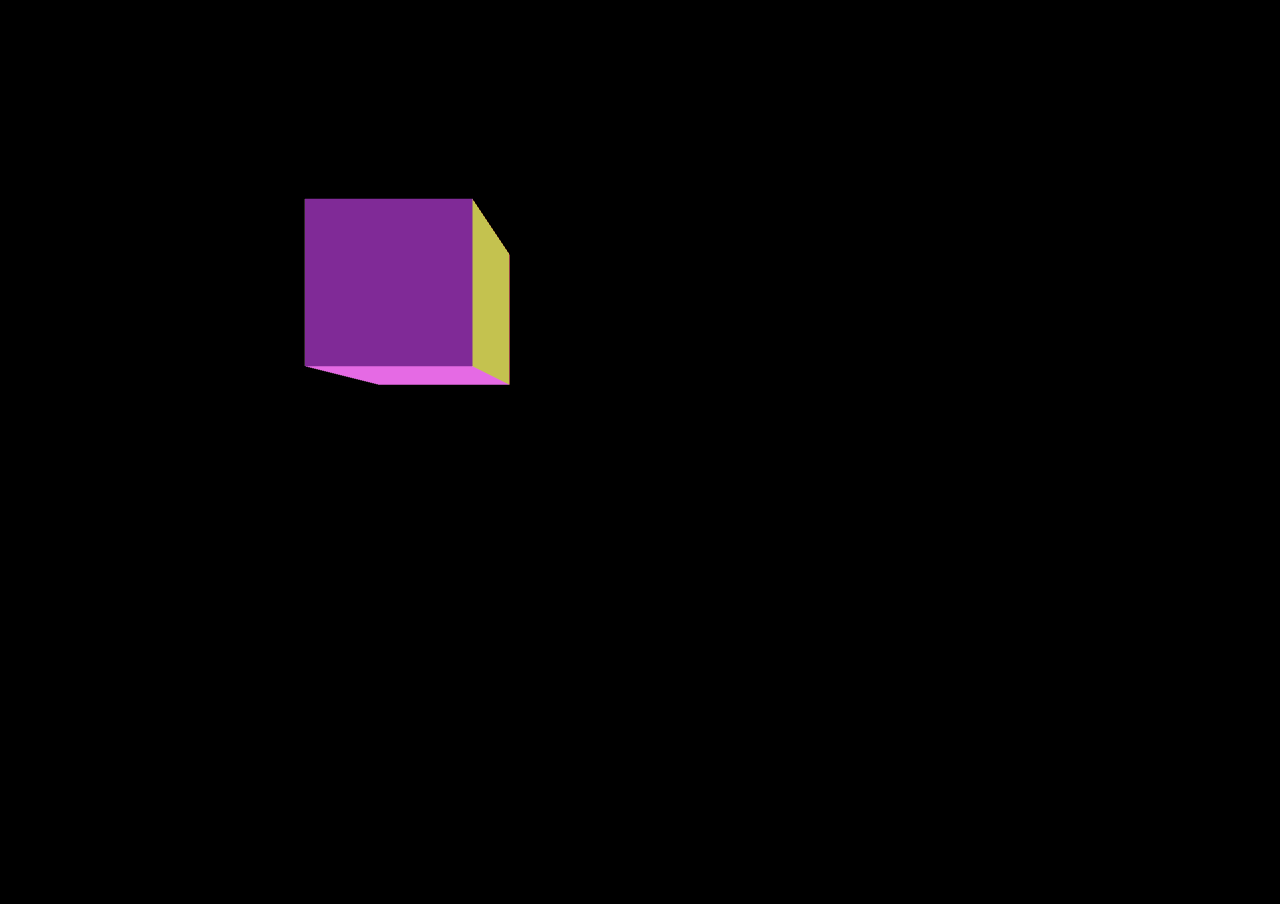
==== index.html @ 09b1e9fe "reconfigure file system" ====
<!DOCTYPE html>
<html lang="en">
<head>
  <meta charset="UTF-8">
  <meta http-equiv="X-UA-Compatible" content="IE=edge">
  <meta name="viewport" content="width=device-width, initial-scale=1.0">
  <title>Document</title>

  <link rel="stylesheet" type="text/css" media="screen" href="main.css" />
  <script src="js/lib/gl-matrix-min.js" defer></script>
  <script src="js/main.js" defer></script>
</head>
<body>
  <canvas id="main-canvas"></canvas>
  <script>
    const _c = document.getElementById("main-canvas");
    _c.width = window.innerWidth;
    _c.height = window.innerHeight;
</script>
</body>
</html>
---- main.css ----
body {
  margin: 0;
  background-color: black;
}

canvas {
  /* border: 1px solid black; */
  width: 100%;
  height: 100%;
}
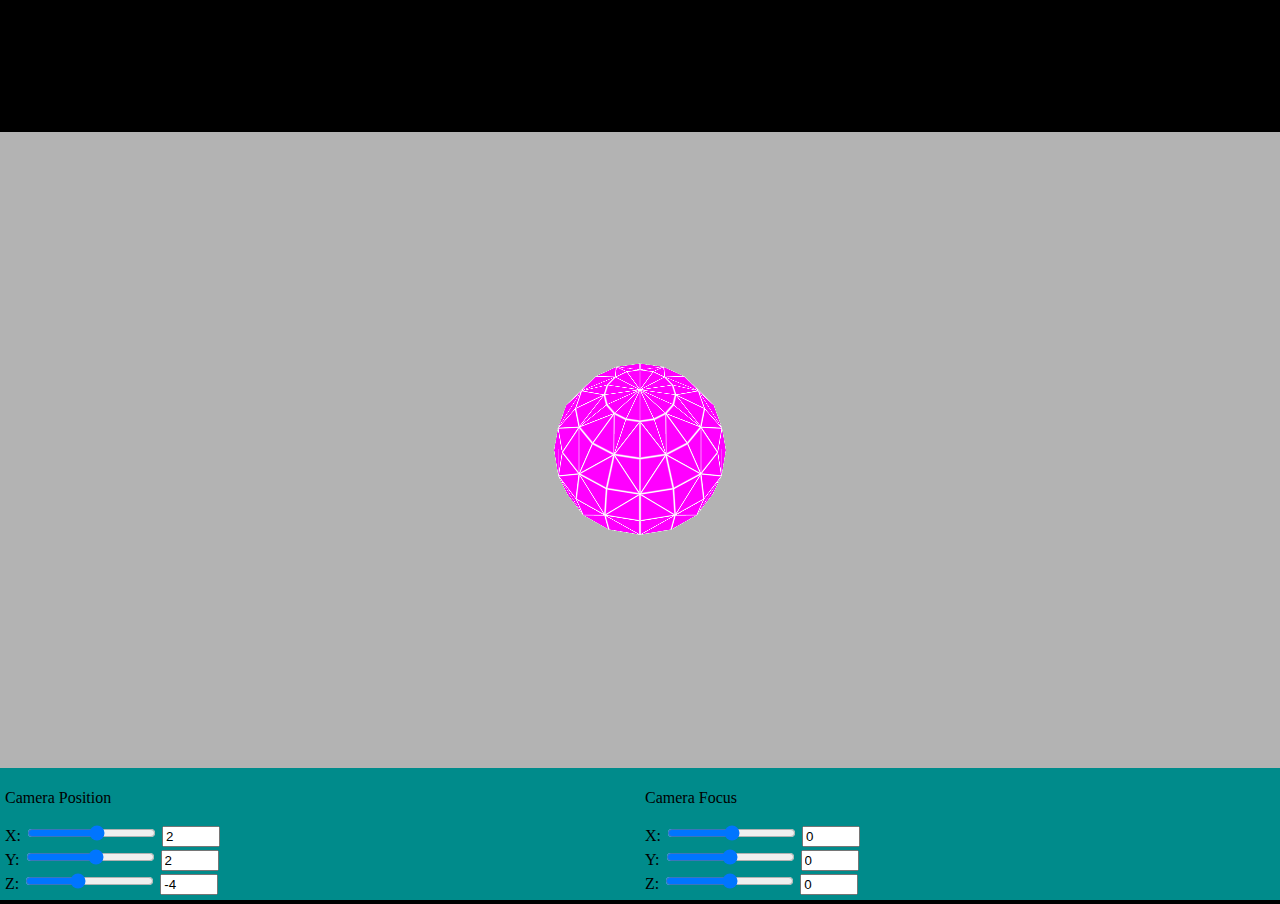
==== commit 93d3666a: "this now functions like the starter code in cs452" ====
--- a/index.html
+++ b/index.html
@@ -8,9 +8,52 @@
 
   <link rel="stylesheet" type="text/css" media="screen" href="main.css" />
   <script src="js/lib/gl-matrix-min.js" defer></script>
+  <script src="js/lib/helpers.js" defer></script>
+  <script src="js/shader.js" defer></script>
+  <script src="js/drawable.js" defer></script>
+  <script src="js/object-loader.js" defer></script>
+  <script src="js/vertex-data.js" defer></script>
   <script src="js/main.js" defer></script>
 </head>
 <body>
+  <div class="control-container">
+    <div class="cam_pos_sliders" style="float: left; width: 50%;">
+      <p>Camera Position</p>
+      <div>
+        <label for="camX">X:</label>
+        <input type="range" min="-20" max="20" value="2" step="0.1" class="slider" id="camX">
+        <input id="camXVal" name="camXVal" value="2" style="width: 50px;">
+      </div>
+      <div>
+        <label for="camY">Y:</label>
+        <input type="range" min="-20" max="20" value="2" step="0.1" class="slider" id="camY">
+        <input id="camYVal" name="camYVal" value="2" style="width: 50px;">
+      </div>
+      <div>
+        <label for="camZ">Z:</label>
+        <input type="range" min="-20" max="20" value="-4" step="0.1" class="slider" id="camZ">
+        <input id="camZVal" name="camZVal" value="-4" style="width: 50px;">
+      </div>
+    </div>
+    <div class="cam_look_sliders" style="float: right; width: 50%;">
+      <p>Camera Focus</p>
+      <div>
+        <label for="lookX">X:</label>
+        <input type="range" min="-20" max="20" value="0" step="0.1" class="slider" id="lookX">
+        <input id="lookXVal" name="lookXVal" value="0" style="width: 50px;">
+      </div>
+      <div>
+        <label for="lookY">Y:</label>
+        <input type="range" min="-20" max="20" value="0" step="0.1" class="slider" id="lookY">
+        <input id="lookYVal" name="lookYVal" value="0" style="width: 50px;">
+      </div>
+      <div>
+        <label for="lookZs">Z:</label>
+        <input type="range" min="-20" max="20" value="0" step="0.1" class="slider" id="lookZ">
+        <input id="lookZVal" name="lookZVal" value="0" style="width: 50px;">
+      </div>
+    </div>
+  </div>
   <canvas id="main-canvas"></canvas>
   <script>
     const _c = document.getElementById("main-canvas");
--- a/main.css
+++ b/main.css
@@ -1,10 +1,19 @@
 body {
   margin: 0;
+  padding: 0;
   background-color: black;
 }
 
 canvas {
   /* border: 1px solid black; */
+  width: 100vw;
+  height: 100vh;
+}
+
+.control-container {
+  position: absolute;
+  bottom: 0;
+  background-color: darkcyan;
   width: 100%;
-  height: 100%;
+  padding: 5px;
 }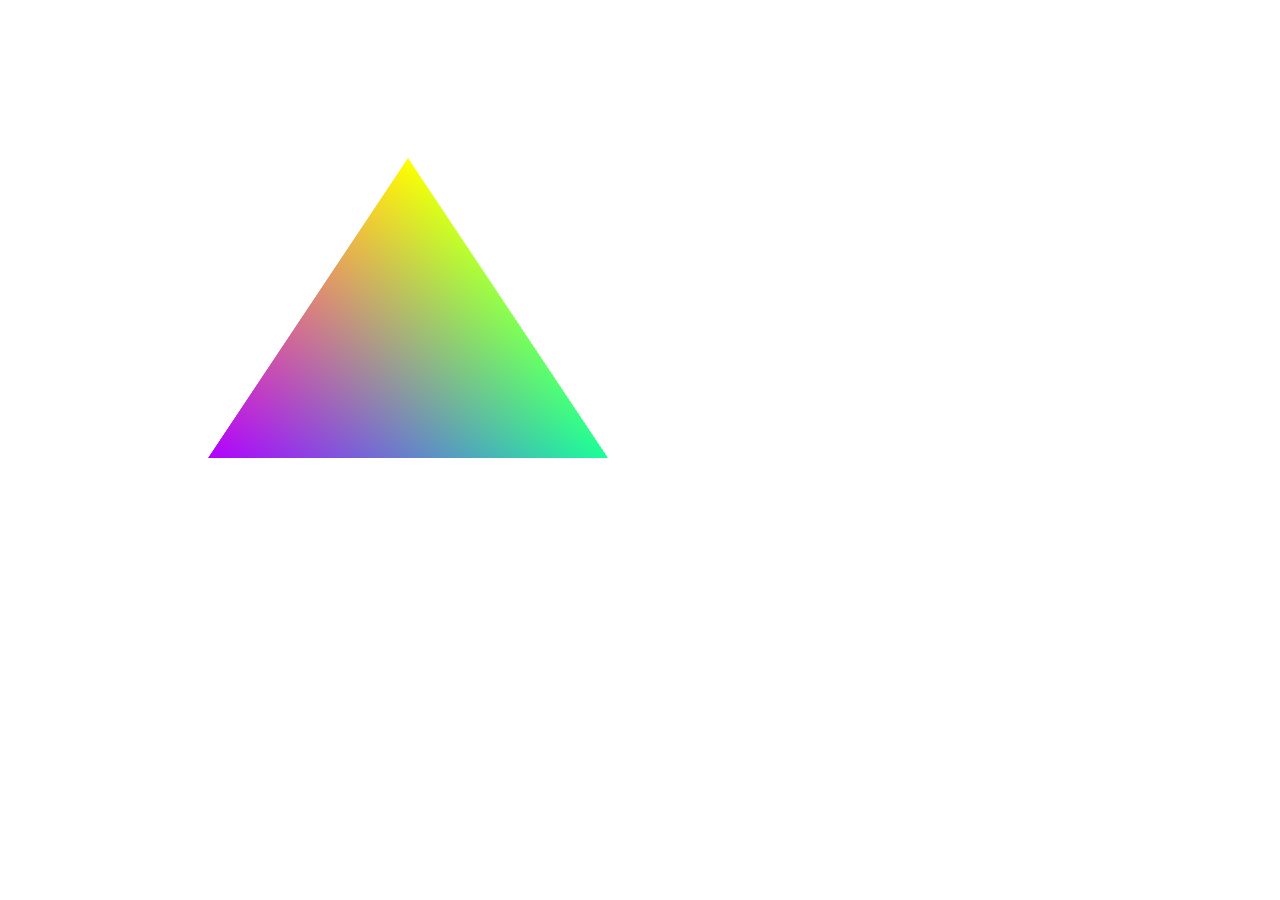
==== commit 2eac5d0c: "first video in indigo series" ====
--- a/index.html
+++ b/index.html
@@ -1,64 +1,18 @@
 <!DOCTYPE html>
 <html lang="en">
-<head>
-  <meta charset="UTF-8">
-  <meta http-equiv="X-UA-Compatible" content="IE=edge">
-  <meta name="viewport" content="width=device-width, initial-scale=1.0">
-  <title>Document</title>
+  <head>
+    <meta charset="UTF-8">
+    <meta http-equiv="X-UA-Compatible" content="IE=edge">
+    <meta name="viewport" content="width=device-width, initial-scale=1.0">
+    <title>Document</title>
 
-  <link rel="stylesheet" type="text/css" media="screen" href="main.css" />
-  <script src="js/lib/gl-matrix-min.js" defer></script>
-  <script src="js/lib/helpers.js" defer></script>
-  <script src="js/shader.js" defer></script>
-  <script src="js/drawable.js" defer></script>
-  <script src="js/object-loader.js" defer></script>
-  <script src="js/vertex-data.js" defer></script>
-  <script src="js/main.js" defer></script>
-</head>
-<body>
-  <div class="control-container">
-    <div class="cam_pos_sliders" style="float: left; width: 50%;">
-      <p>Camera Position</p>
-      <div>
-        <label for="camX">X:</label>
-        <input type="range" min="-20" max="20" value="2" step="0.1" class="slider" id="camX">
-        <input id="camXVal" name="camXVal" value="2" style="width: 50px;">
-      </div>
-      <div>
-        <label for="camY">Y:</label>
-        <input type="range" min="-20" max="20" value="2" step="0.1" class="slider" id="camY">
-        <input id="camYVal" name="camYVal" value="2" style="width: 50px;">
-      </div>
-      <div>
-        <label for="camZ">Z:</label>
-        <input type="range" min="-20" max="20" value="-4" step="0.1" class="slider" id="camZ">
-        <input id="camZVal" name="camZVal" value="-4" style="width: 50px;">
-      </div>
-    </div>
-    <div class="cam_look_sliders" style="float: right; width: 50%;">
-      <p>Camera Focus</p>
-      <div>
-        <label for="lookX">X:</label>
-        <input type="range" min="-20" max="20" value="0" step="0.1" class="slider" id="lookX">
-        <input id="lookXVal" name="lookXVal" value="0" style="width: 50px;">
-      </div>
-      <div>
-        <label for="lookY">Y:</label>
-        <input type="range" min="-20" max="20" value="0" step="0.1" class="slider" id="lookY">
-        <input id="lookYVal" name="lookYVal" value="0" style="width: 50px;">
-      </div>
-      <div>
-        <label for="lookZs">Z:</label>
-        <input type="range" min="-20" max="20" value="0" step="0.1" class="slider" id="lookZ">
-        <input id="lookZVal" name="lookZVal" value="0" style="width: 50px;">
-      </div>
-    </div>
-  </div>
-  <canvas id="main-canvas"></canvas>
-  <script>
-    const _c = document.getElementById("main-canvas");
-    _c.width = window.innerWidth;
-    _c.height = window.innerHeight;
-</script>
-</body>
+    <script type="text/javascript" src="js/main.js" defer></script>
+    <script type="text/javascript" src="js/lib/helpers.js" defer></script>
+    
+  </head>
+  <body onload="InitDemo();">
+    <canvas id="main-canvas" width="800" height="600">
+      Does not support HTML5
+    </canvas>
+  </body>
 </html>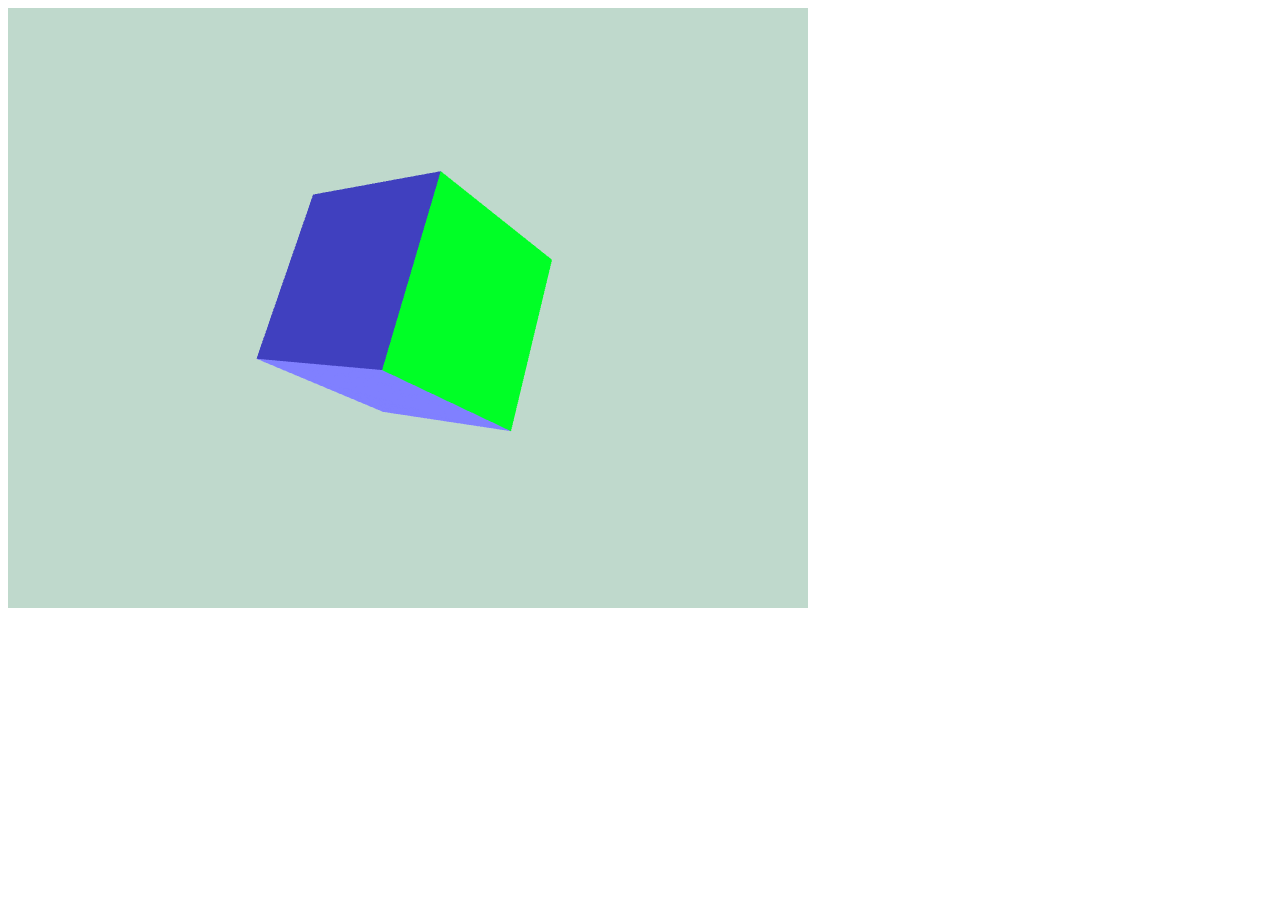
==== commit 193e1e12: "rotating cube" ====
--- a/index.html
+++ b/index.html
@@ -4,15 +4,22 @@
     <meta charset="UTF-8">
     <meta http-equiv="X-UA-Compatible" content="IE=edge">
     <meta name="viewport" content="width=device-width, initial-scale=1.0">
-    <title>Document</title>
+    <title>WebGL</title>
 
+    <!-- <link rel="stylesheet" type="text/css" media="screen" href="main.css" /> -->
     <script type="text/javascript" src="js/main.js" defer></script>
     <script type="text/javascript" src="js/lib/helpers.js" defer></script>
+    <script type="text/javascript" src="js/lib/gl-matrix-min.js" defer></script>
     
   </head>
   <body onload="InitDemo();">
     <canvas id="main-canvas" width="800" height="600">
       Does not support HTML5
     </canvas>
+    <!-- <script>
+      const _c = document.getElementById("main-canvas");
+      _c.width = window.innerWidth;
+      _c.height = window.innerHeight;
+    </script> -->
   </body>
 </html>--- a/main.css
+++ b/main.css
@@ -0,0 +1,10 @@
+body {
+  margin: 0;
+  background-color: black;
+}
+
+canvas {
+  /* border: 1px solid black; */
+  width: 90%;
+  height: 90%;
+}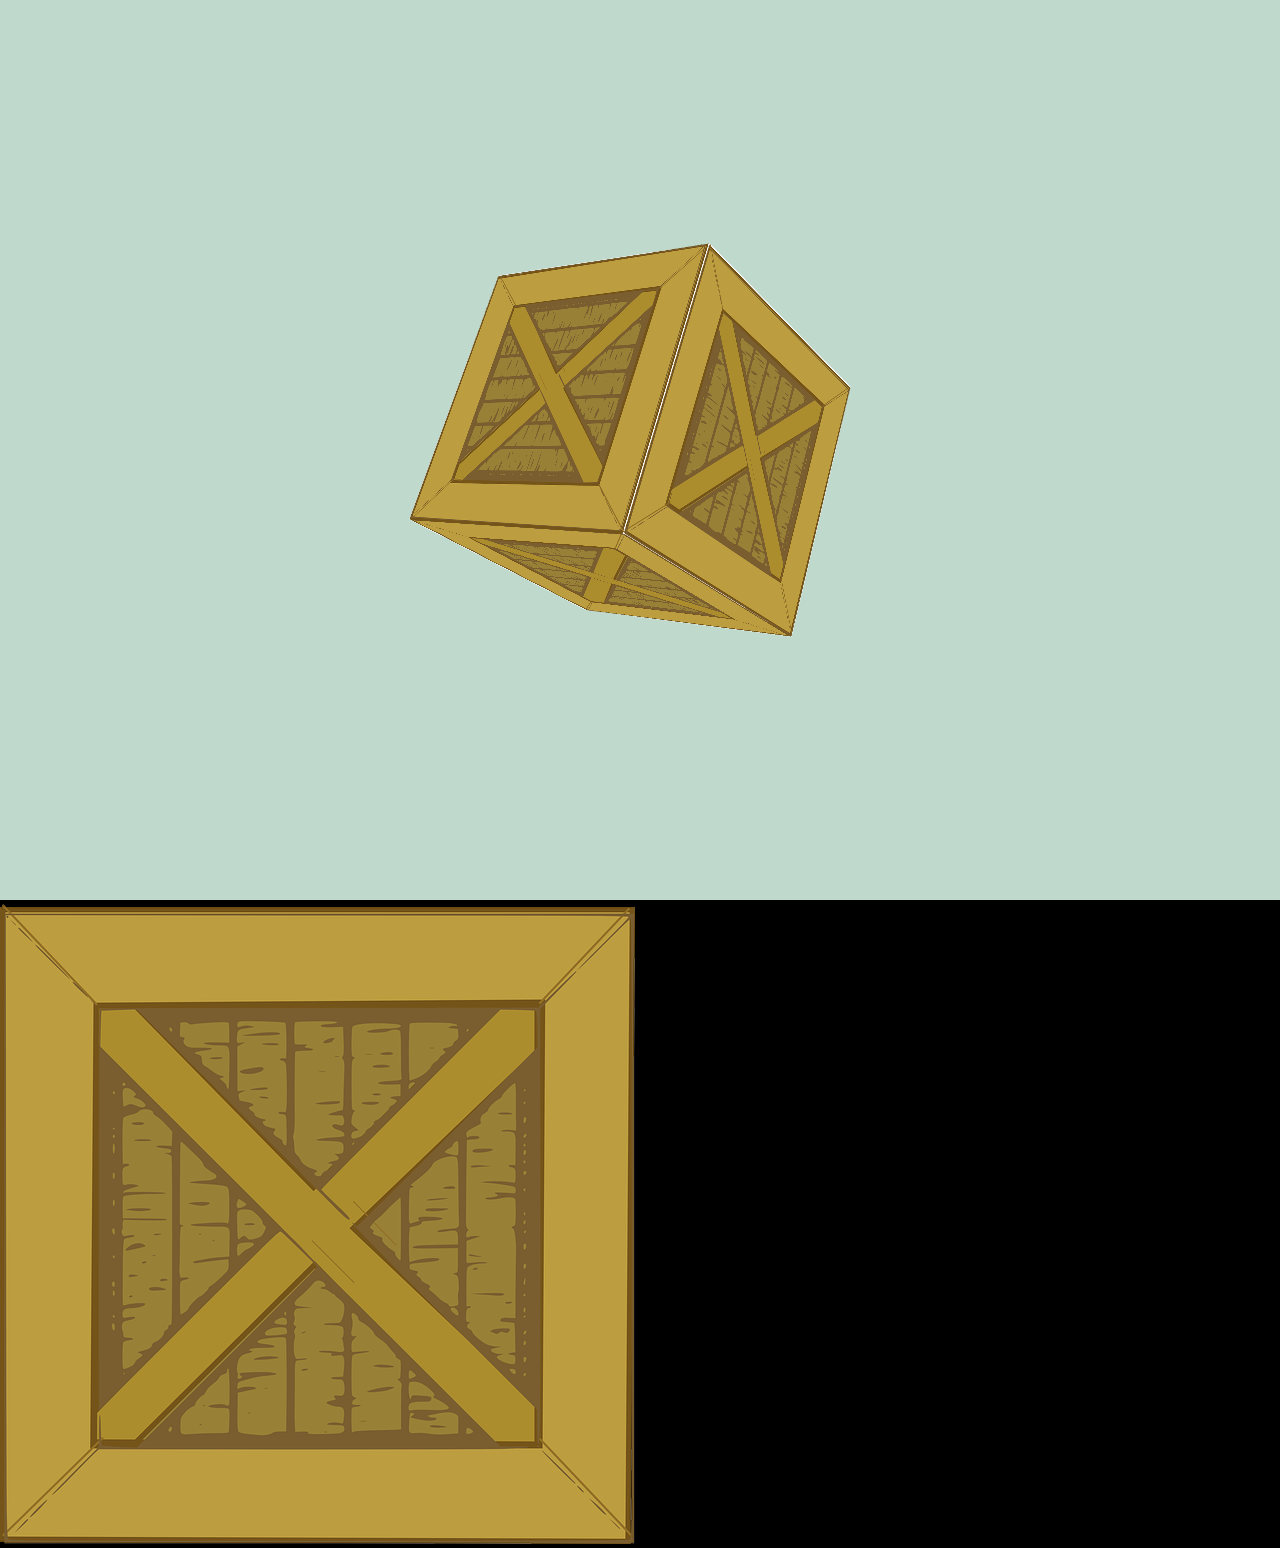
==== commit 7e670592: "put crate texture onto rotating cube" ====
--- a/index.html
+++ b/index.html
@@ -6,7 +6,7 @@
     <meta name="viewport" content="width=device-width, initial-scale=1.0">
     <title>WebGL</title>
 
-    <!-- <link rel="stylesheet" type="text/css" media="screen" href="main.css" /> -->
+    <link rel="stylesheet" type="text/css" media="screen" href="main.css" />
     <script type="text/javascript" src="js/main.js" defer></script>
     <script type="text/javascript" src="js/lib/helpers.js" defer></script>
     <script type="text/javascript" src="js/lib/gl-matrix-min.js" defer></script>
@@ -16,10 +16,12 @@
     <canvas id="main-canvas" width="800" height="600">
       Does not support HTML5
     </canvas>
-    <!-- <script>
+    <img src="resources/textures/crate.png" styles="display: none" id="crate-img"/>
+
+    <script>
       const _c = document.getElementById("main-canvas");
       _c.width = window.innerWidth;
       _c.height = window.innerHeight;
-    </script> -->
+    </script>
   </body>
 </html>--- a/main.css
+++ b/main.css
@@ -1,10 +1,15 @@
 body {
   margin: 0;
+  padding: 0;
+  height: 100vh;
+  width: 100vw;
   background-color: black;
 }
 
 canvas {
   /* border: 1px solid black; */
-  width: 90%;
-  height: 90%;
+  margin: 0;
+  padding: 0;
+  width: 100%;
+  height: 100%;
 }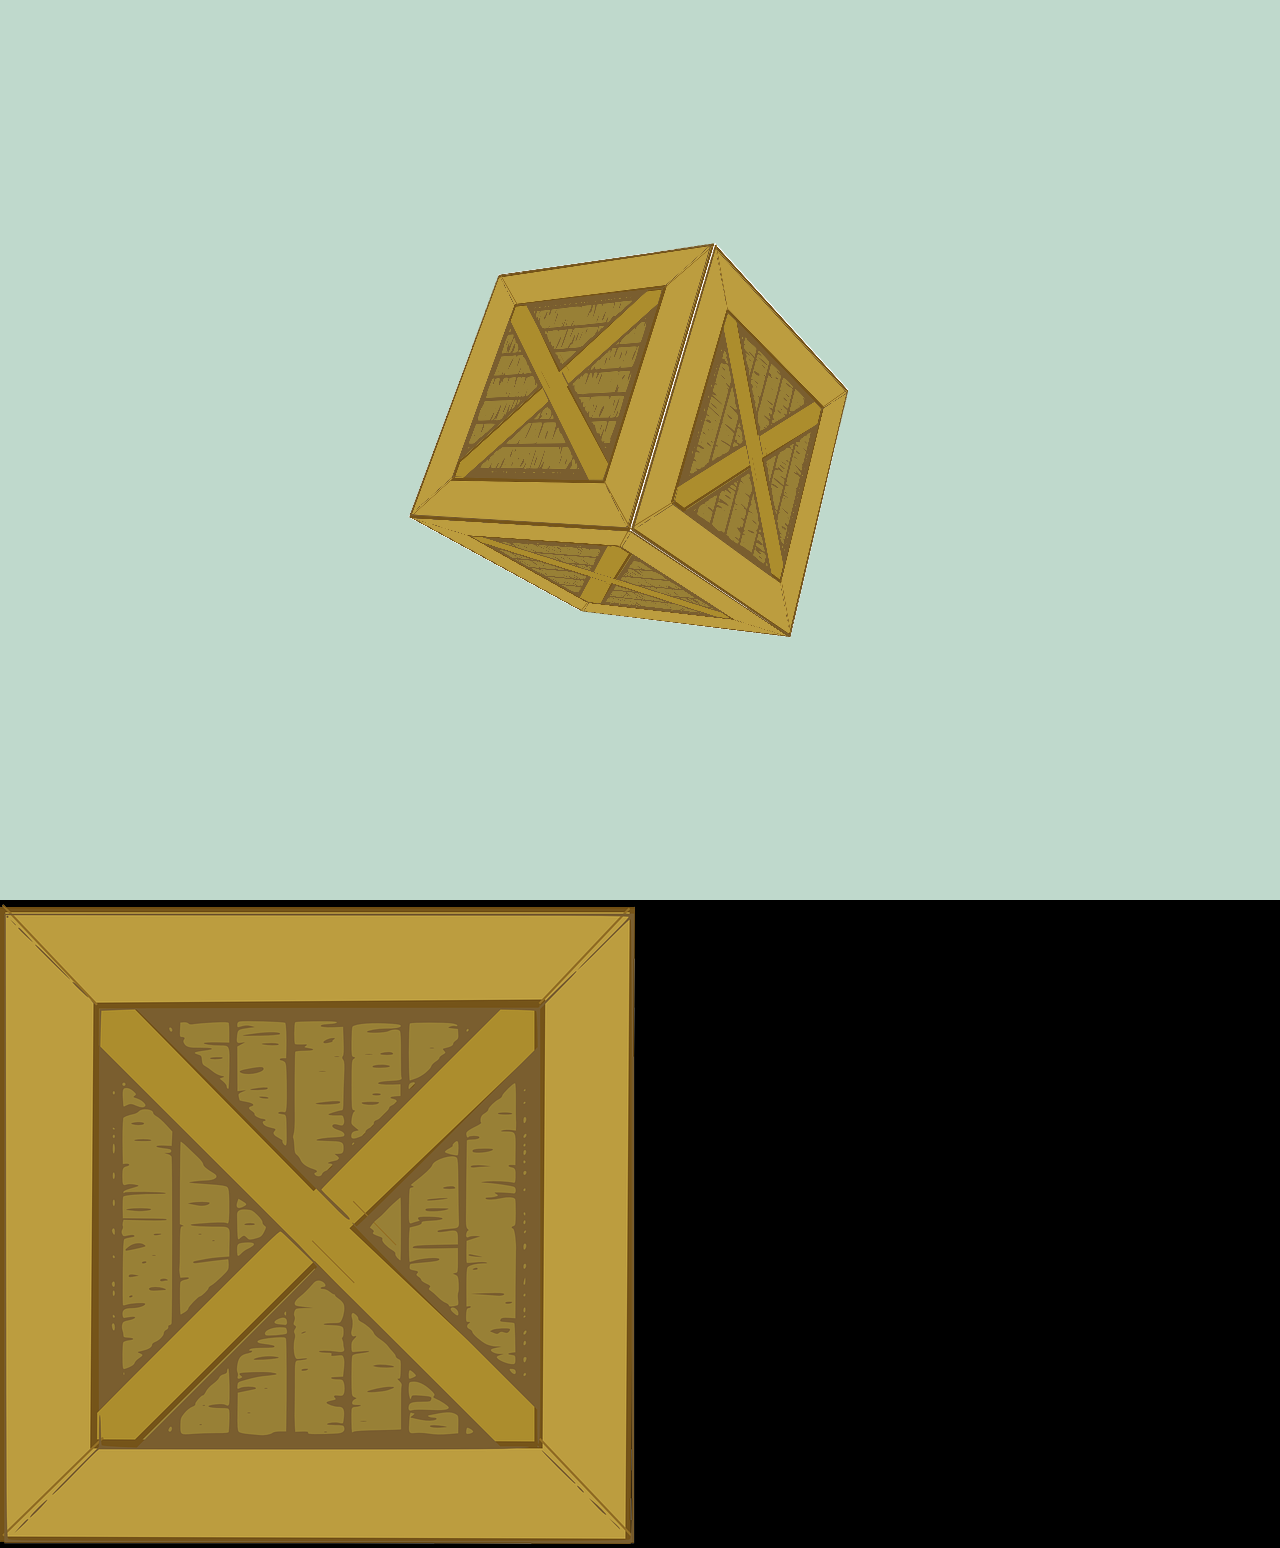
==== commit ad908463: "add shader class" ====
--- a/index.html
+++ b/index.html
@@ -8,6 +8,7 @@
 
     <link rel="stylesheet" type="text/css" media="screen" href="main.css" />
     <script type="text/javascript" src="js/main.js" defer></script>
+    <script type="text/javascript" src="js/shader.js" defer></script>
     <script type="text/javascript" src="js/lib/helpers.js" defer></script>
     <script type="text/javascript" src="js/lib/gl-matrix-min.js" defer></script>
     
